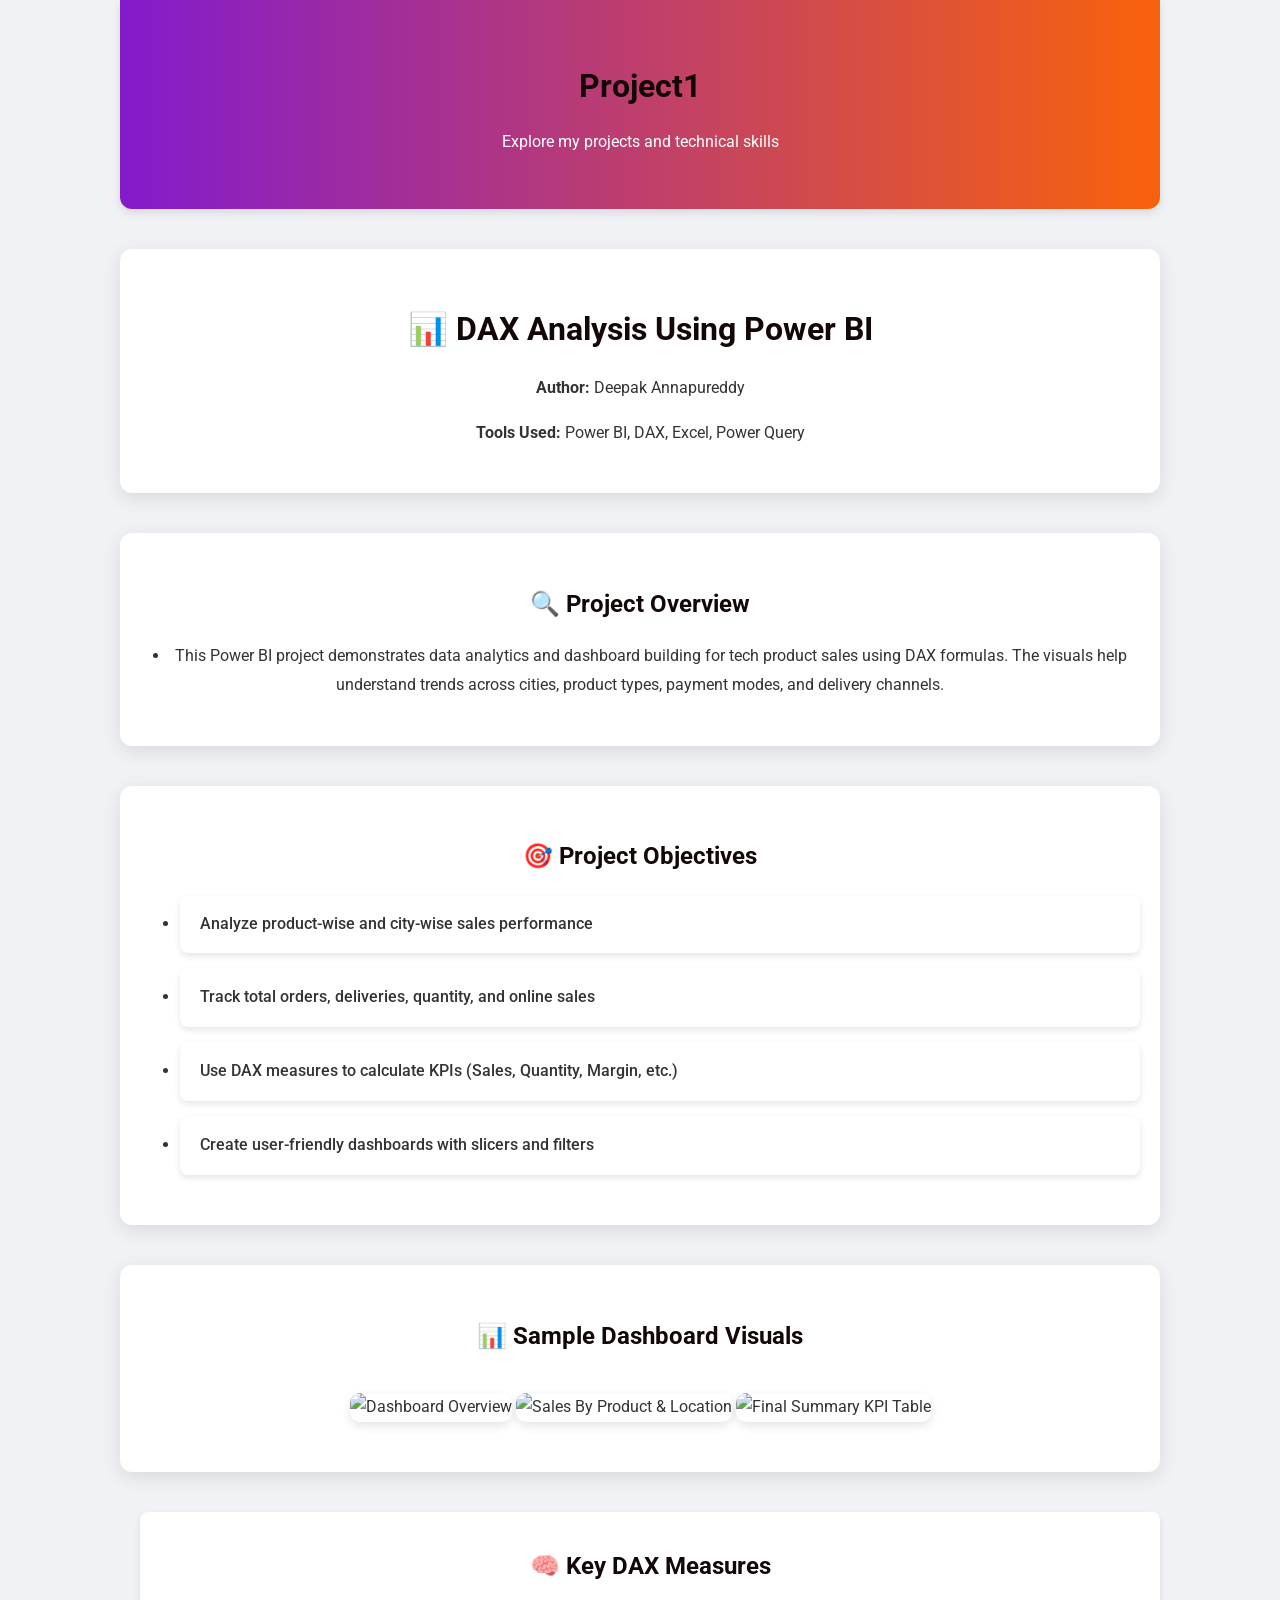
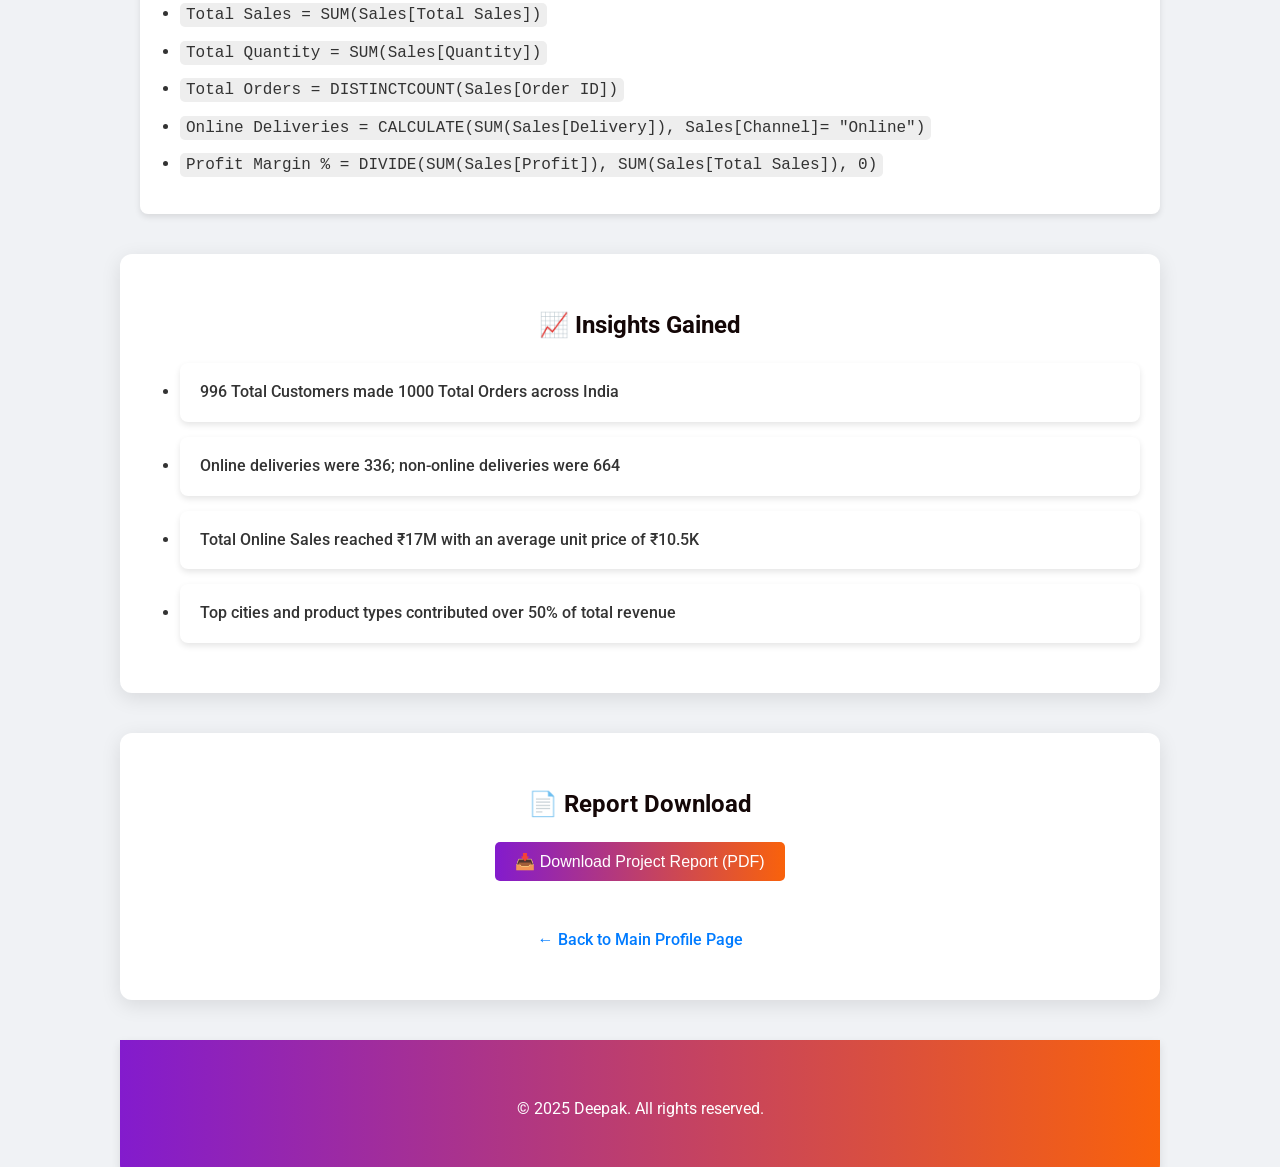
==== project1.html @ 5adfe912 "Create project1.html" ====
<!DOCTYPE html>
<html lang="en">
  <head>
    <meta charset="UTF-8" />
    <meta name="viewport" content="width=device-width, initial-scale=1.0" />
    <title>DAX Analysis Using Power BI - Deepak</title>
    <link
      href="https://fonts.googleapis.com/css2?family=Roboto:wght@300;400;700&display=swap"
      rel="stylesheet"
    />
    <style>
      body {
        display: inline-flex;
        font-family: "Roboto", sans-serif;
        background-color: #f0f2f5;
        color: #333;
        line-height: 1.6;
        margin: 0;
        padding: 0;
        box-sizing: border-box;
        display: flex;
        flex-direction: column;
        align-items: center;
      }

      .project-container {
        max-width: 1000px;
        margin: 40px auto;
        background: #fff;
        padding: 30px 20px;
        border-radius: 12px;
        box-shadow: 0 5px 20px rgba(0, 0, 0, 0.1);
        line-height: 1.8;
      }
      .project-objectives li {
        list-style-type: disc;
        margin-left: 20px;
        background-color: #fff;
        padding: 15px 20px;
        margin-bottom: 15px;
        border-radius: 8px;
        box-shadow: 0 3px 6px rgba(0, 0, 0, 0.1);
        text-align: left;
        font-weight: 500;
      }
      .dax-analysis-report {
        list-style-type: disc;
        margin-left: 20px;
        background-color: #fff;
        padding: 15px 20px;
        margin-bottom: 15px;
        border-radius: 8px;
        box-shadow: 0 3px 6px rgba(0, 0, 0, 0.1);
        text-align: left;
        font-weight: 500;
      }
      h1,
      h2 {
        color: #140707;
        font-weight: 700;
        margin-bottom: 15px;
      }

      p {
        font-size: 16px;
        margin-bottom: 15px;
      }

      ul {
        padding-left: 20px;
        margin-bottom: 20px;
      }
      ol {
        padding-left: 20px;
        margin-bottom: 20px;
      }

      li {
        margin-bottom: 10px;
        list-style-type: disc;
        font-size: 16px;
      }

      code {
        background-color: #eee;
        padding: 3px 6px;
        border-radius: 5px;
        font-family: Consolas, monospace;
      }

      img {
        width: 100%;
        max-height: 400px;
        object-fit: cover;
        border-radius: 10px;
        margin: 20px 0;
        box-shadow: 0 4px 10px rgba(0, 0, 0, 0.1);
      }

      a {
        color: #007bff;
        font-weight: 500;
        text-decoration: none;
      }

      a:hover {
        color: #0056b3;
        text-decoration: underline;
      }

      button {
        padding: 10px 20px;
        background-image: linear-gradient(to right, #831bcd, #f9620b);
        border: none;
        color: #fff;
        font-size: 16px;
        border-radius: 5px;
        cursor: pointer;
      }

      button:hover {
        background-image: linear-gradient(to right, #f9620b, #831bcd);
      }

      .back-link {
        display: inline-block;
        margin-top: 30px;
        font-size: 16px;
        font-weight: bold;
      }

      header,
      footer {
        background: linear-gradient(to right, #831bcd, #f9620b);
        color: #fff;
        padding: 40px 0;
        text-align: center;
        width: 100%;
        border-radius: 0 0 12px 12px;
        box-shadow: 0 4px 10px rgba(0, 0, 0, 0.1);
      }

      @media only screen and (max-width: 768px) {
        .project-container {
          padding: 20px 10px;
        }

        img {
          max-height: 250px;
        }
      }
    </style>
  </head>

  <body>
    <center>
      <header>
        <h1>Project1</h1>
        <p>Explore my projects and technical skills</p>
      </header>

      <div class="project-container">
        <h1>📊 DAX Analysis Using Power BI</h1>
        <p><strong>Author:</strong> Deepak Annapureddy</p>
        <p><strong>Tools Used:</strong> Power BI, DAX, Excel, Power Query</p>
      </div>

      <div class="project-container">
        <h2>🔍 Project Overview</h2>
        <p style="text-align: left">
          <li>
            This Power BI project demonstrates data analytics and dashboard
            building for tech product sales using DAX formulas. The visuals help
            understand trends across cities, product types, payment modes, and
            delivery channels.
          </li>
        </p>
      </div>

      <div class="project-objectives project-container">
        <h2>🎯 Project Objectives</h2>
        <ul>
          <li>Analyze product-wise and city-wise sales performance</li>
          <li>Track total orders, deliveries, quantity, and online sales</li>
          <li>
            Use DAX measures to calculate KPIs (Sales, Quantity, Margin, etc.)
          </li>
          <li>Create user-friendly dashboards with slicers and filters</li>
        </ul>
      </div>

      <div class="project-container">
        <h2>📊 Sample Dashboard Visuals</h2>
        <img src="Screenshot 2025-07-01 184227.png" alt="Dashboard Overview" />
        <img
          src="Screenshot 2025-07-01 184244.png"
          alt="Sales By Product & Location"
        />
        <img
          src="Screenshot 2025-07-01 184256.png"
          alt="Final Summary KPI Table"
        />
      </div>

      <div class="dax-analysis-report">
        <h2><center>🧠 Key DAX Measures</center></h2>
        <ul>
          <li><code>Total Sales = SUM(Sales[Total Sales])</code></li>
          <li><code>Total Quantity = SUM(Sales[Quantity])</code></li>
          <li><code>Total Orders = DISTINCTCOUNT(Sales[Order ID])</code></li>
          <li>
            <code
              >Online Deliveries = CALCULATE(SUM(Sales[Delivery]),
              Sales[Channel]= "Online")</code
            >
          </li>
          <li>
            <code
              >Profit Margin % = DIVIDE(SUM(Sales[Profit]), SUM(Sales[Total
              Sales]), 0)</code
            >
          </li>
        </ul>
      </div>

      <div class="project-objectives project-container">
        <h2>📈 Insights Gained</h2>
        <ul>
          <li>996 Total Customers made 1000 Total Orders across India</li>
          <li>Online deliveries were 336; non-online deliveries were 664</li>
          <li>
            Total Online Sales reached ₹17M with an average unit price of ₹10.5K
          </li>
          <li>
            Top cities and product types contributed over 50% of total revenue
          </li>
        </ul>
      </div>

      <div class="project-container">
        <h2>📄 Report Download</h2>
        <p>
          <a
            href="https://1drv.ms/u/c/8c11ea2a6a79a48c/EUly31B3xRFJl-V_WMkoUuEBXYyFCzcpnPtnPPGiNhxX4Q?e=La86vH"
            download
          >
            <button type="button">📥 Download Project Report (PDF)</button>
          </a>
        </p>

        <p class="back-link">
          <a href="portfolio.html">← Back to Main Profile Page</a>
        </p>
      </div>

      <footer>
        <p>&copy; 2025 Deepak. All rights reserved.</p>
      </footer>
    </center>
  </body>
</html>
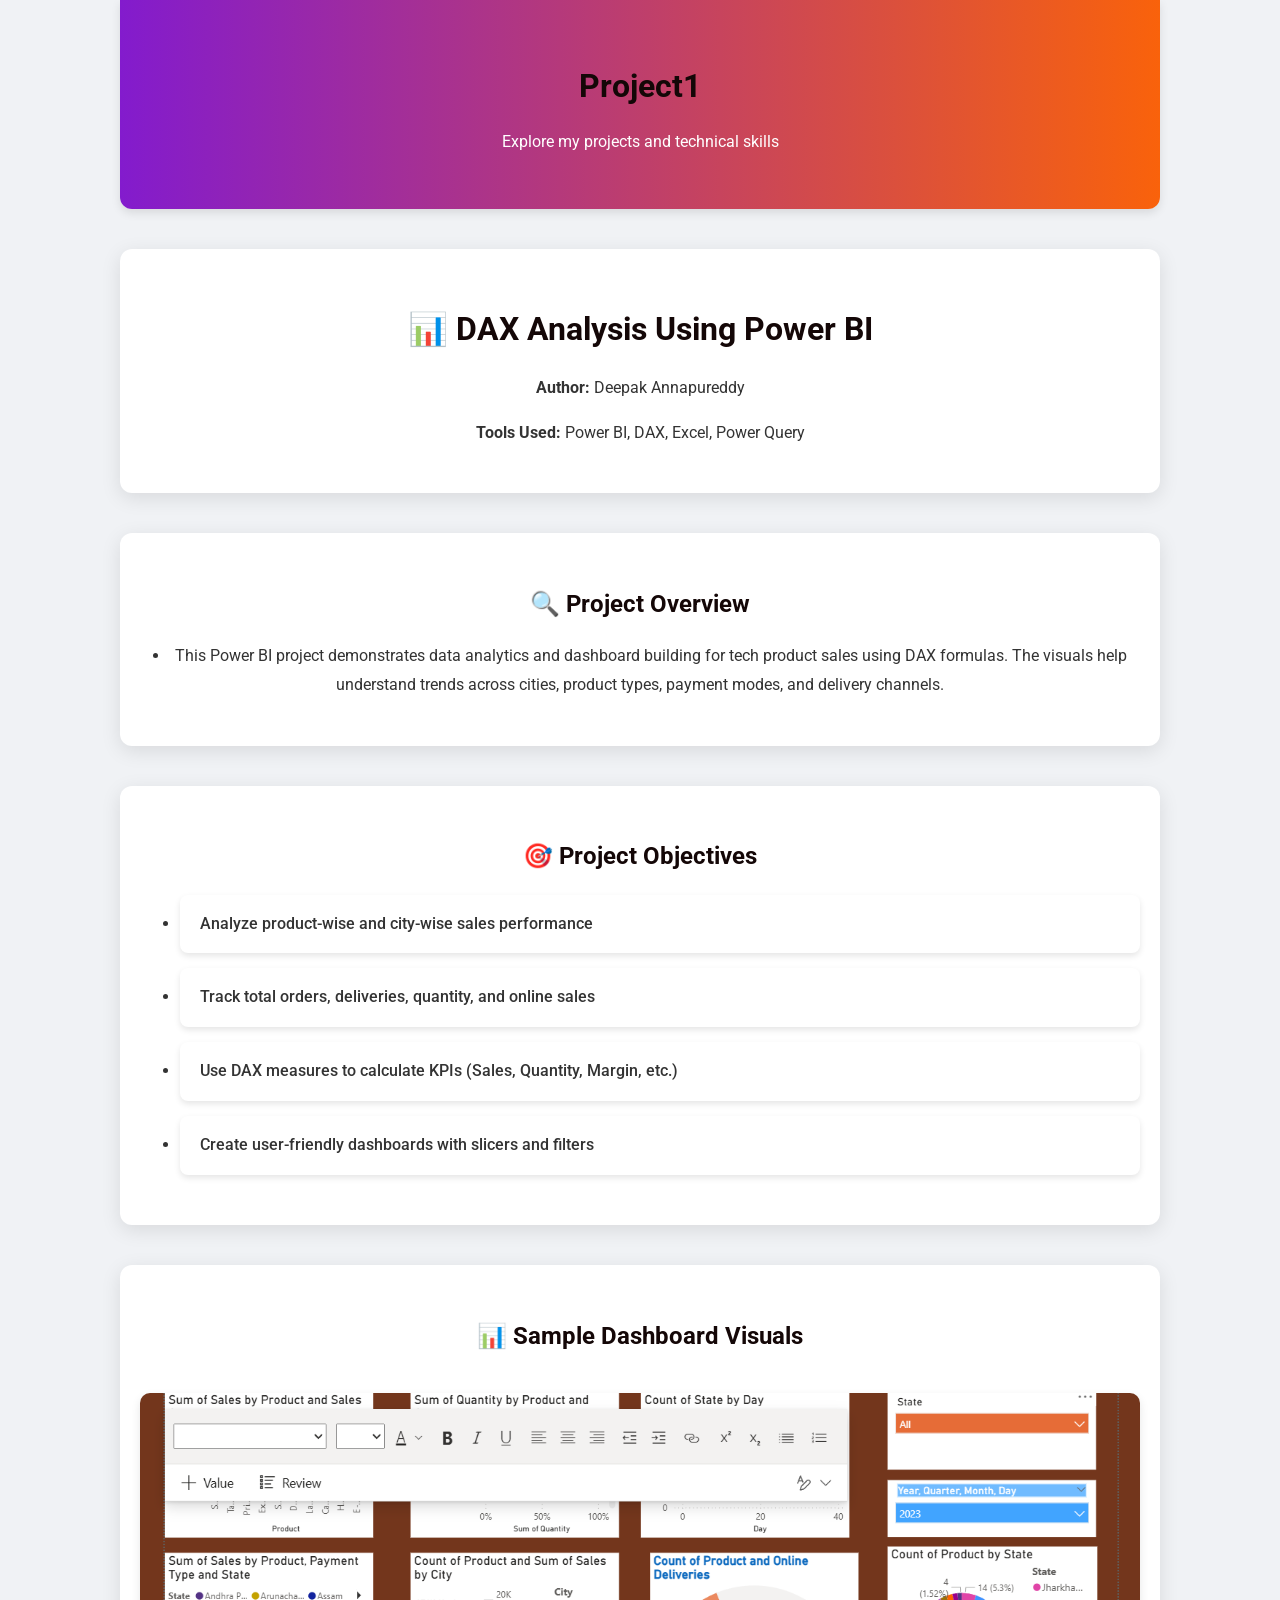
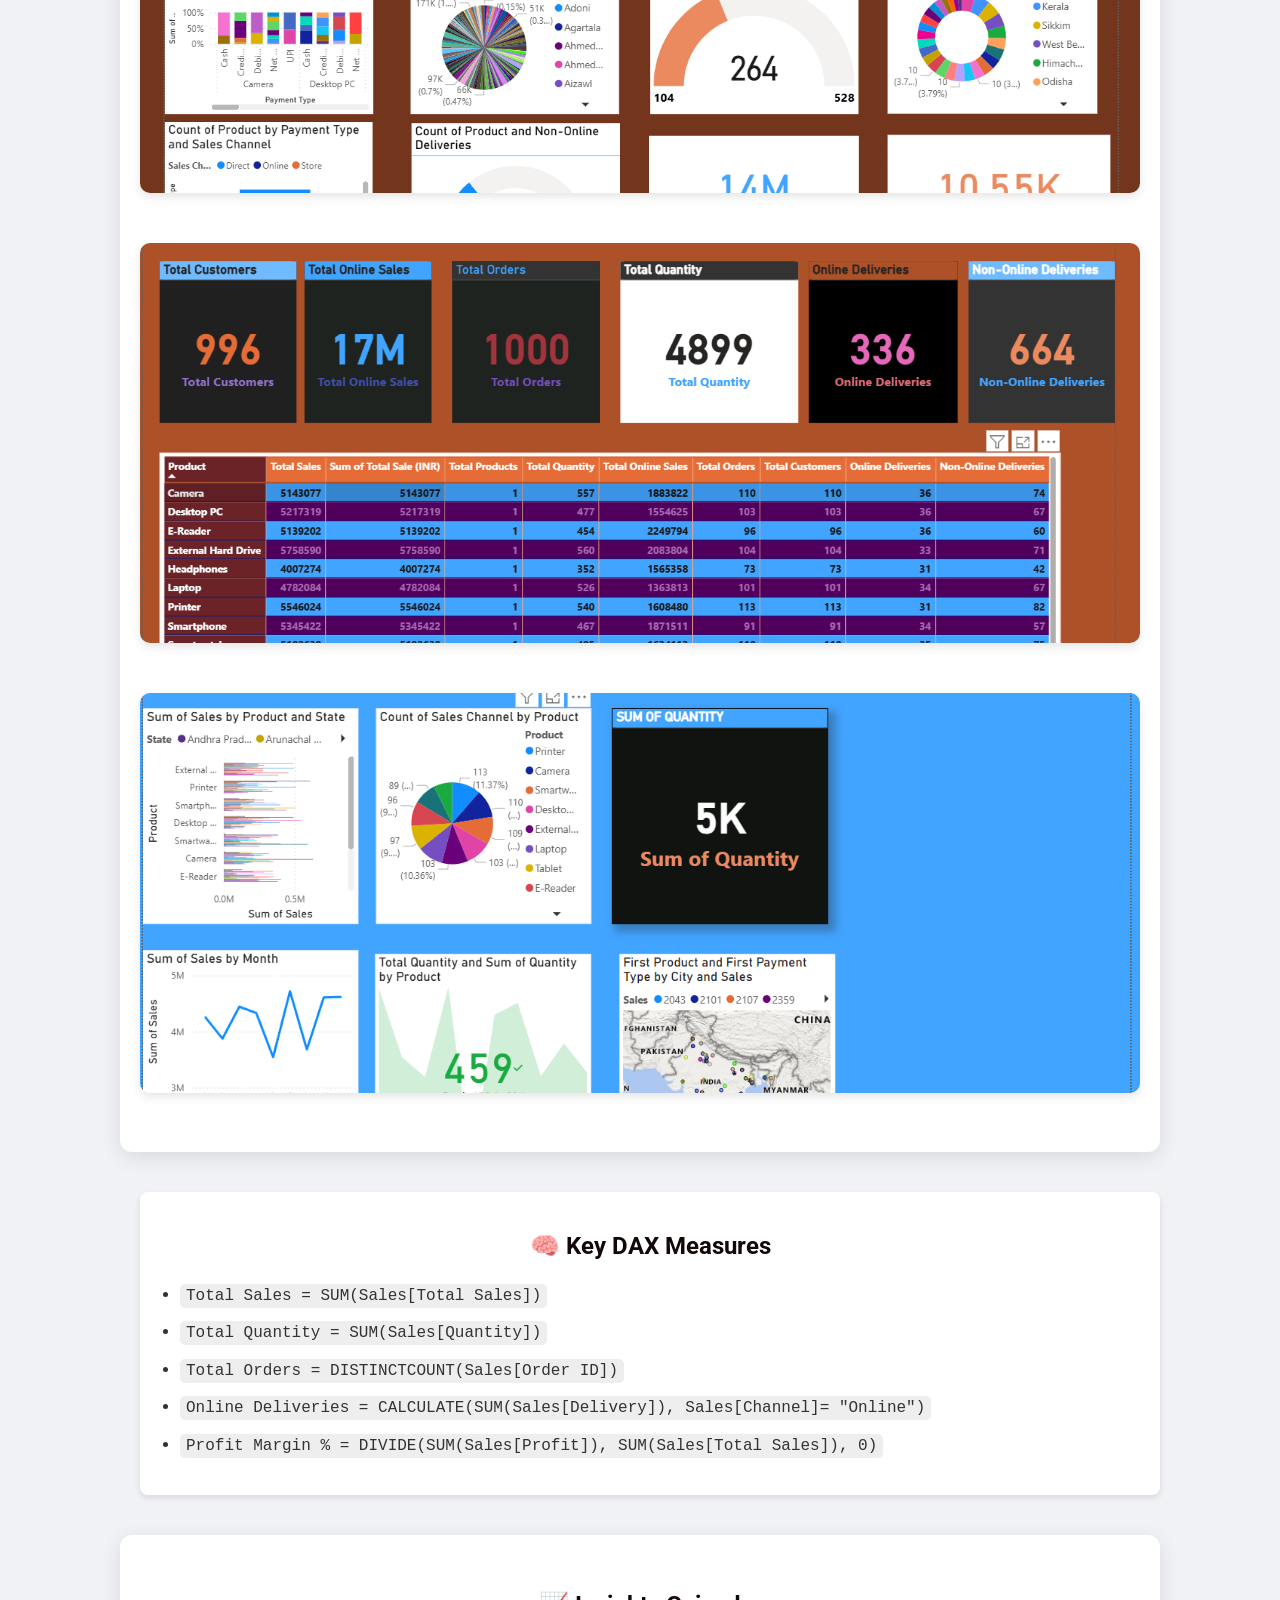
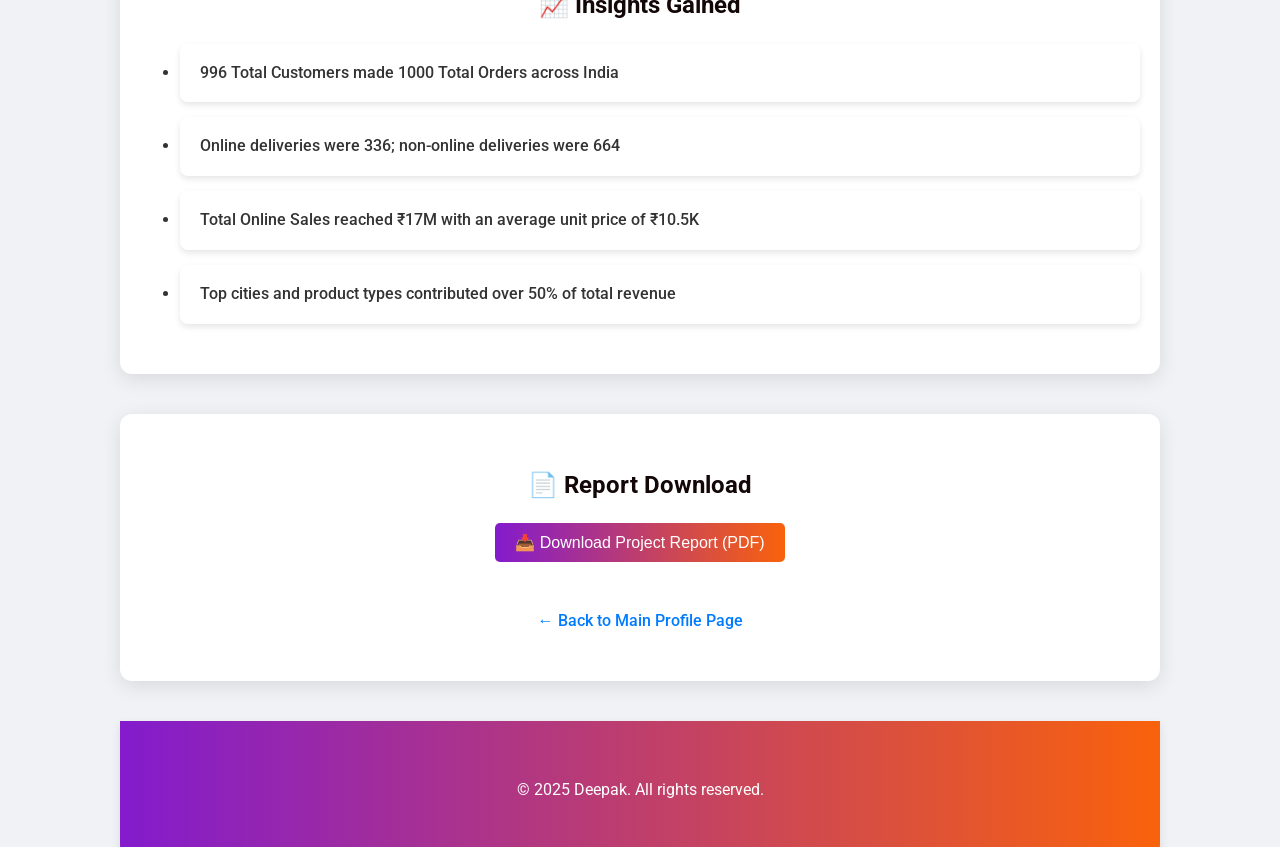
==== commit 66117d39: "Initial portfolio commit" ====
--- a/project1.html
+++ b/project1.html
@@ -1,4 +1,4 @@
-<!DOCTYPE html>
+<!doctype html>
 <html lang="en">
   <head>
     <meta charset="UTF-8" />
@@ -191,15 +191,9 @@
 
       <div class="project-container">
         <h2>📊 Sample Dashboard Visuals</h2>
-        <img src="Screenshot 2025-07-01 184227.png" alt="Dashboard Overview" />
-        <img
-          src="Screenshot 2025-07-01 184244.png"
-          alt="Sales By Product & Location"
-        />
-        <img
-          src="Screenshot 2025-07-01 184256.png"
-          alt="Final Summary KPI Table"
-        />
+        <img src="Main Dash board.png" alt="Dashboard Overview" />
+        <img src="KPI.png" alt="Final Summary KPI Table" />
+        <img src="Region.png" alt="Product Analysis Based on Region" />
       </div>
 
       <div class="dax-analysis-report">
@@ -241,7 +235,7 @@
         <h2>📄 Report Download</h2>
         <p>
           <a
-            href="https://1drv.ms/u/c/8c11ea2a6a79a48c/EUly31B3xRFJl-V_WMkoUuEBXYyFCzcpnPtnPPGiNhxX4Q?e=La86vH"
+            href="https://1drv.ms/u/c/8c11ea2a6a79a48c/IQCRpccod6hVRLamNybdSEGWAWXRPaIxbjH9T1yzDRlZi2o?e=bbzyOn"
             download
           >
             <button type="button">📥 Download Project Report (PDF)</button>
